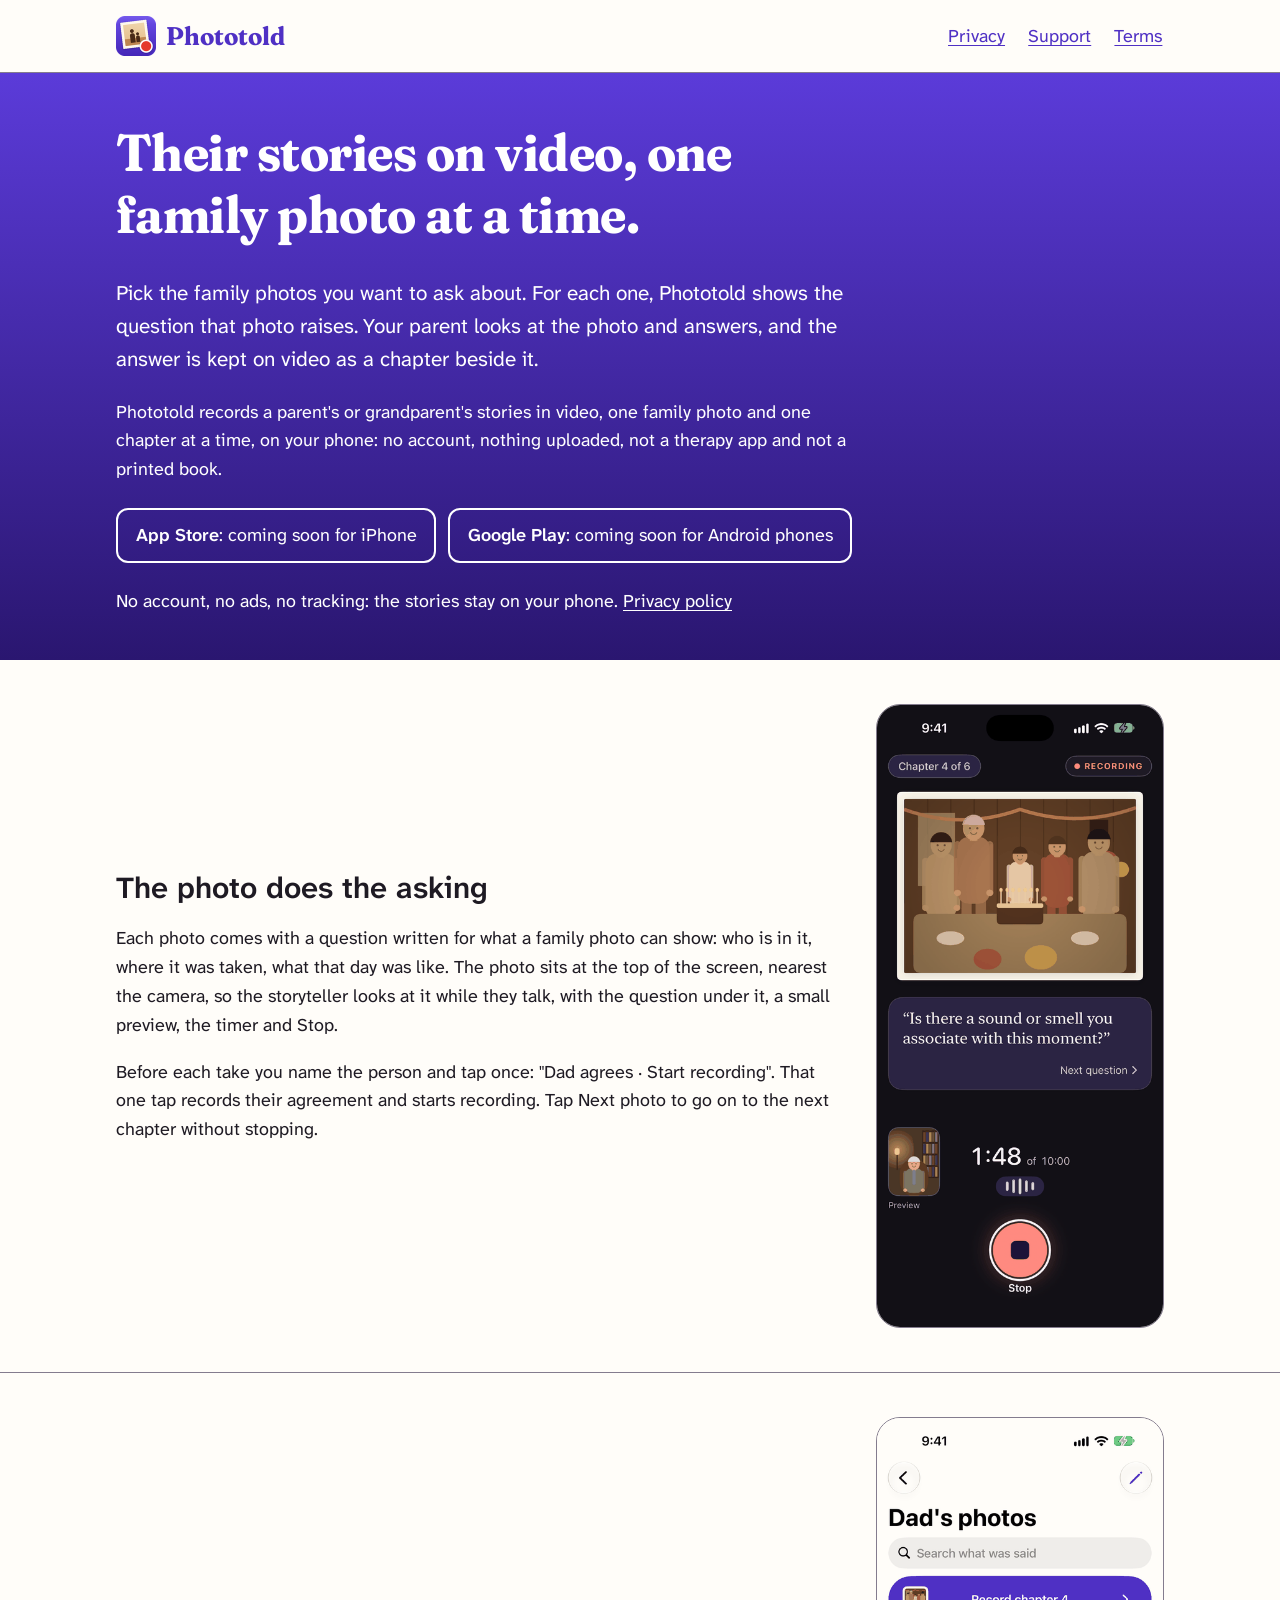
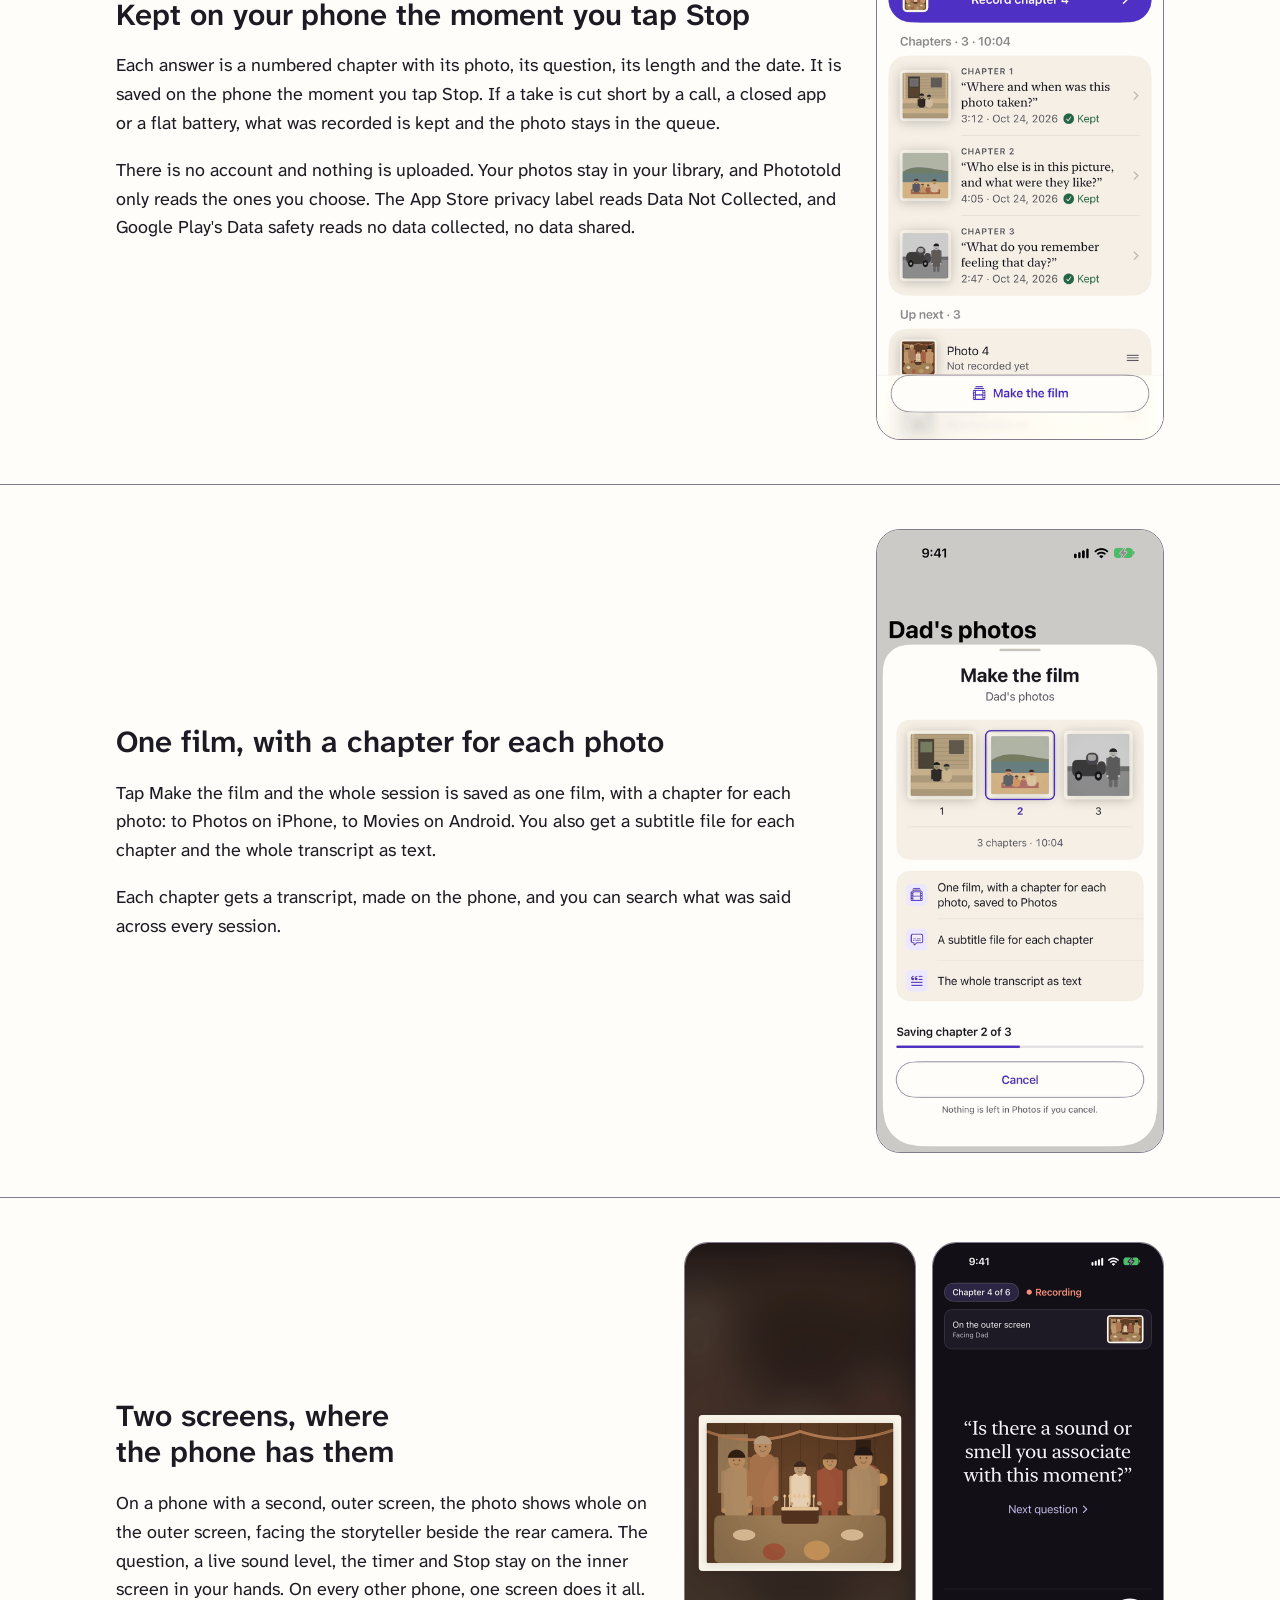
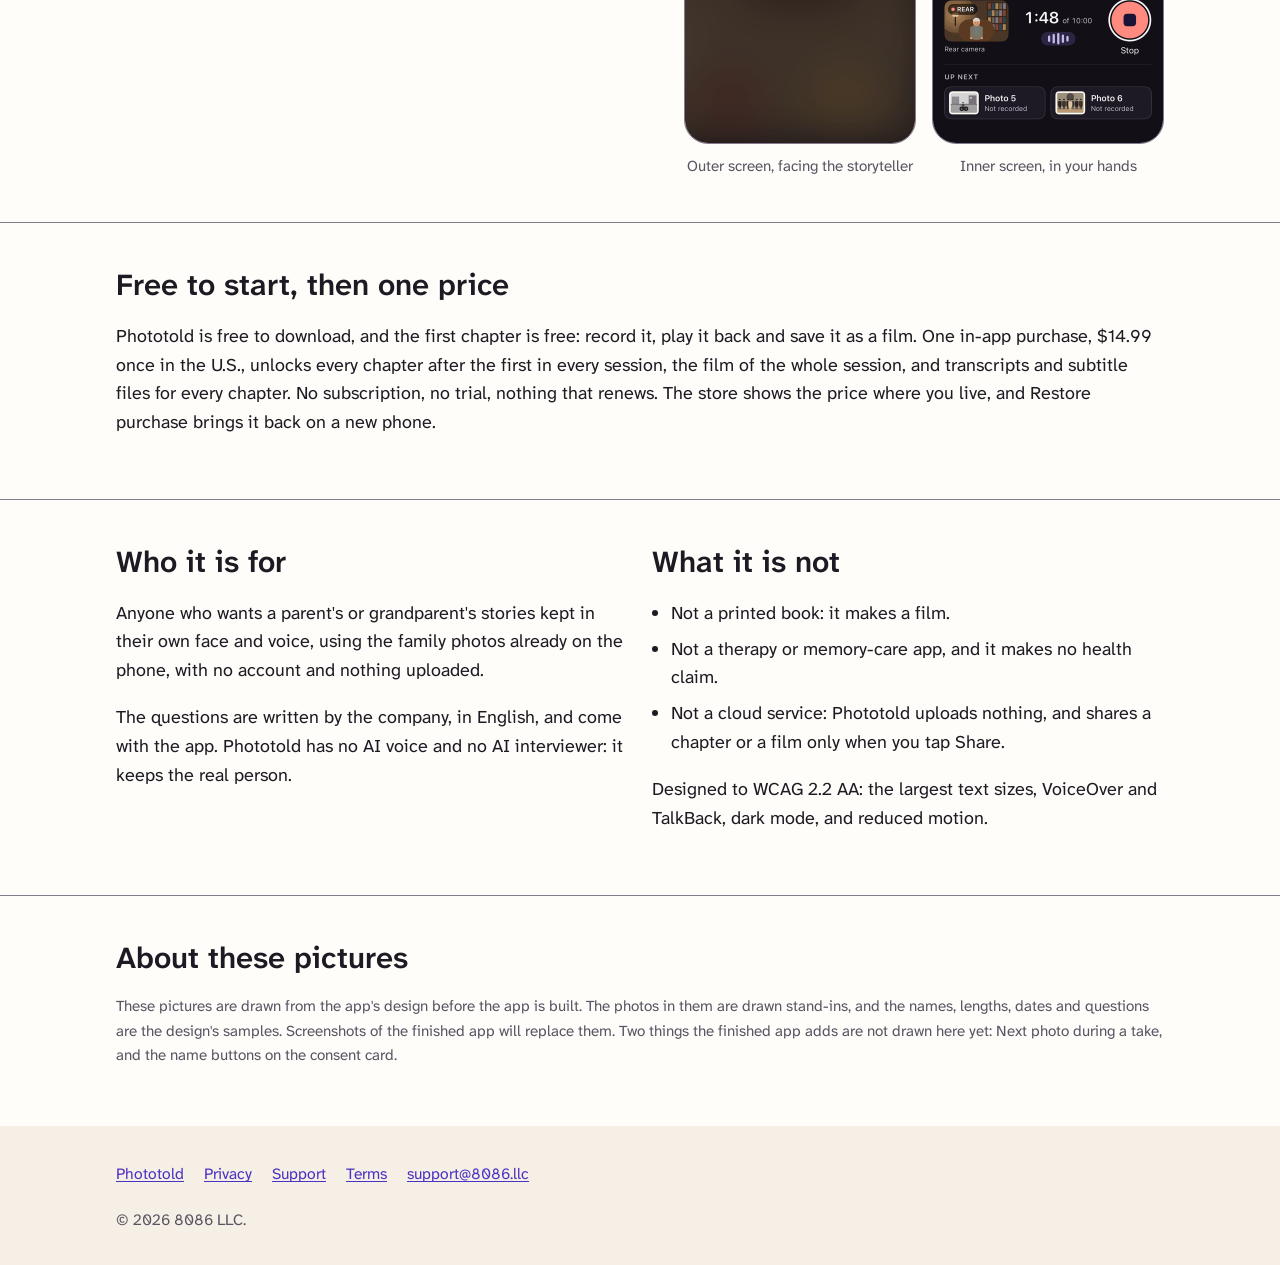
==== index.html @ 4d3bd82e "Phototold site: landing, privacy, support and terms pages Drafted at the launch pack (card M7RFCBGPJ" ====
<!doctype html>
<html lang="en-US">
<head>
<meta charset="utf-8">
<meta name="viewport" content="width=device-width, initial-scale=1">
<title>Phototold: family stories on video, one photo at a time</title>
<meta name="description" content="Record a parent's or grandparent's stories on video, one family photo and one chapter at a time, and keep them as one film. No account, nothing uploaded. The first chapter is free.">
<link rel="canonical" href="https://soloinc-projects.github.io/phototold/">
<meta name="color-scheme" content="light dark">
<meta name="theme-color" content="#4F30C4" media="(prefers-color-scheme: light)">
<meta name="theme-color" content="#121016" media="(prefers-color-scheme: dark)">
<meta property="og:type" content="website">
<meta property="og:site_name" content="Phototold">
<meta property="og:title" content="Phototold: family stories on video, one photo at a time">
<meta property="og:description" content="Record a parent's or grandparent's stories on video, one family photo and one chapter at a time, and keep them as one film. No account, nothing uploaded. The first chapter is free.">
<meta property="og:url" content="https://soloinc-projects.github.io/phototold/">
<meta property="og:image" content="https://soloinc-projects.github.io/phototold/og-image.png">
<meta property="og:image:width" content="1200">
<meta property="og:image:height" content="630">
<meta property="og:image:alt" content="Phototold: a cream family snapshot with a red record button over its corner, on violet, beside the words Family stories on video, one photo at a time">
<meta name="twitter:card" content="summary_large_image">
<link rel="icon" href="favicon.ico" sizes="any">
<link rel="icon" href="favicon.svg" type="image/svg+xml">
<link rel="apple-touch-icon" href="apple-touch-icon.png">
<link rel="manifest" href="site.webmanifest">
<link rel="preload" href="fonts/fraunces-soft-bold.woff2" as="font" type="font/woff2" crossorigin>
<link rel="stylesheet" href="css/site.css">
<script type="application/ld+json">{"@context": "https://schema.org", "@type": "MobileApplication", "name": "Phototold", "alternateName": "Phototold: Family Video Memoir", "url": "https://soloinc-projects.github.io/phototold/", "description": "Record a parent's or grandparent's stories on video, one family photo and one chapter at a time, and keep them as one film. No account, nothing uploaded. The first chapter is free.", "applicationCategory": "LifestyleApplication", "operatingSystem": "iOS 26 or later; Android", "inLanguage": "en-US", "isAccessibleForFree": true, "offers": {"@type": "Offer", "price": "0", "priceCurrency": "USD"}, "publisher": {"@type": "Organization", "name": "8086 LLC", "email": "support@8086.llc"}, "image": "https://soloinc-projects.github.io/phototold/icon-512.png", "screenshot": ["https://soloinc-projects.github.io/phototold/img/capture.png", "https://soloinc-projects.github.io/phototold/img/session.png", "https://soloinc-projects.github.io/phototold/img/export.png"]}</script>
</head>
<body>
<a class="skip" href="#main">Skip to content</a>
<header class="site"><div class="wrap">
<a class="brand" href="./" aria-label="Phototold, home"><picture><source srcset="img/mark-dark.png" media="(prefers-color-scheme: dark)"><img src="img/mark-light.png" width="40" height="40" alt=""></picture><span class="wordmark">Phototold</span></a>
<nav class="site" aria-label="Site"><ul><li><a href="privacy/">Privacy</a></li><li><a href="support/">Support</a></li><li><a href="terms/">Terms</a></li></ul></nav>
</div></header>
<main id="main">
<div class="hero"><div class="wrap">
<h1>Their stories on video, one family photo at a time.</h1>
<p class="lede">Pick the family photos you want to ask about. For each one, Phototold shows the question that photo raises. Your parent looks at the photo and answers, and the answer is kept on video as a chapter beside it.</p>
<p class="plain">Phototold records a parent's or grandparent's stories in video, one family photo and one chapter at a time, on your phone: no account, nothing uploaded, not a therapy app and not a printed book.</p>
<ul class="stores" aria-label="Where to get it">
<li><strong>App Store</strong>: coming soon for iPhone</li>
<li><strong>Google Play</strong>: coming soon for Android phones</li>
</ul>
<p class="oneline">No account, no ads, no tracking: the stories stay on your phone. <a href="privacy/">Privacy policy</a></p>
</div></div>

<section aria-labelledby="p1"><div class="wrap proof">
<div>
<h2 id="p1">The photo does the asking</h2>
<p>Each photo comes with a question written for what a family photo can show: who is in it, where it was taken, what that day was like. The photo sits at the top of the screen, nearest the camera, so the storyteller looks at it while they talk, with the question under it, a small preview, the timer and Stop.</p>
<p>Before each take you name the person and tap once: "Dad agrees · Start recording". That one tap records their agreement and starts recording. Tap Next photo to go on to the next chapter without stopping.</p>
</div>
<figure class="shot"><img src="img/capture.png" width="460" height="1000" alt="Phototold's capture screen during a take: Chapter 4 of 6, Recording, an old photo of a family round a birthday cake at the top, the question Is there a sound or smell you associate with this moment? under it, a small preview of the storyteller, 1:48 of 10:00 and the Stop button." loading="lazy"></figure>
</div></section>

<section aria-labelledby="p2"><div class="wrap proof">
<div>
<h2 id="p2">Kept on your phone the moment you tap Stop</h2>
<p>Each answer is a numbered chapter with its photo, its question, its length and the date. It is saved on the phone the moment you tap Stop. If a take is cut short by a call, a closed app or a flat battery, what was recorded is kept and the photo stays in the queue.</p>
<p>There is no account and nothing is uploaded. Your photos stay in your library, and Phototold only reads the ones you choose. The App Store privacy label reads Data Not Collected, and Google Play's Data safety reads no data collected, no data shared.</p>
</div>
<figure class="shot"><img src="img/session.png" width="460" height="1000" alt="A session called Dad's photos: Record chapter 4, then three kept chapters, each with its photo, its question, its length and the date Oct 24, 2026, then Up next, Photo 4, not recorded yet, and Make the film." loading="lazy"></figure>
</div></section>

<section aria-labelledby="p3"><div class="wrap proof">
<div>
<h2 id="p3">One film, with a chapter for each photo</h2>
<p>Tap Make the film and the whole session is saved as one film, with a chapter for each photo: to Photos on iPhone, to Movies on Android. You also get a subtitle file for each chapter and the whole transcript as text.</p>
<p>Each chapter gets a transcript, made on the phone, and you can search what was said across every session.</p>
</div>
<figure class="shot"><img src="img/export.png" width="460" height="1000" alt="The Make the film sheet for Dad's photos: three chapters, 10:04 in all, saving chapter 2 of 3, with the lines One film, with a chapter for each photo, saved to Photos; A subtitle file for each chapter; The whole transcript as text; and Cancel, with the note Nothing is left in Photos if you cancel." loading="lazy"></figure>
</div></section>

<section aria-labelledby="p4"><div class="wrap proof two">
<div>
<h2 id="p4">Two screens, where the phone has them</h2>
<p>On a phone with a second, outer screen, the photo shows whole on the outer screen, facing the storyteller beside the rear camera. The question, a live sound level, the timer and Stop stay on the inner screen in your hands. On every other phone, one screen does it all.</p>
</div>
<div class="pair">
<figure class="shot"><img src="img/duo-outer.png" width="460" height="1000" alt="The outer screen during a take: only the old birthday photo, whole and undimmed, on a dark background, with no controls." loading="lazy"><figcaption>Outer screen, facing the storyteller</figcaption></figure>
<figure class="shot"><img src="img/duo-inner.png" width="460" height="1000" alt="The inner screen during a take: Chapter 4 of 6, Recording, On the outer screen, Facing Dad, the question in large type, Next question, the rear camera's preview, 1:48 of 10:00, Stop, and Up next, Photo 5 and Photo 6." loading="lazy"><figcaption>Inner screen, in your hands</figcaption></figure>
</div>
</div></section>

<section aria-labelledby="price"><div class="wrap">
<h2 id="price">Free to start, then one price</h2>
<p>Phototold is free to download, and the first chapter is free: record it, play it back and save it as a film. One in-app purchase, $14.99 once in the U.S., unlocks every chapter after the first in every session, the film of the whole session, and transcripts and subtitle files for every chapter. No subscription, no trial, nothing that renews. The store shows the price where you live, and Restore purchase brings it back on a new phone.</p>
</div></section>

<section aria-labelledby="who"><div class="wrap cols">
<div>
<h2 id="who">Who it is for</h2>
<p>Anyone who wants a parent's or grandparent's stories kept in their own face and voice, using the family photos already on the phone, with no account and nothing uploaded.</p>
<p>The questions are written by the company, in English, and come with the app. Phototold has no AI voice and no AI interviewer: it keeps the real person.</p>
</div>
<div>
<h2 id="not">What it is not</h2>
<ul class="plainlist">
<li>Not a printed book: it makes a film.</li>
<li>Not a therapy or memory-care app, and it makes no health claim.</li>
<li>Not a cloud service: Phototold uploads nothing, and shares a chapter or a film only when you tap Share.</li>
</ul>
<p>Designed to WCAG 2.2 AA: the largest text sizes, VoiceOver and TalkBack, dark mode, and reduced motion.</p>
</div>
</div></section>

<section aria-labelledby="pics"><div class="wrap">
<h2 id="pics">About these pictures</h2>
<p class="note">These pictures are drawn from the app's design before the app is built. The photos in them are drawn stand-ins, and the names, lengths, dates and questions are the design's samples. Screenshots of the finished app will replace them. Two things the finished app adds are not drawn here yet: Next photo during a take, and the name buttons on the consent card.</p>
</div></section>
</main>
<footer class="site"><div class="wrap">
<ul><li><a href="./">Phototold</a></li><li><a href="privacy/">Privacy</a></li><li><a href="support/">Support</a></li><li><a href="terms/">Terms</a></li><li><a href="mailto:support@8086.llc">support@8086.llc</a></li></ul>
<p>© 2026 8086 LLC.</p>
</div></footer>
</body>
</html>
---- css/site.css ----
/* Phototold's pages, in the brand's tokens (tokens.json): paper, album and night surfaces, one violet, no red.
   Every text pair is one tokens.json records at 4.5:1 or more; white on the art gradient is at least 6.84:1. */
@font-face { font-family: "Fraunces Soft"; src: url("../fonts/fraunces-soft-bold.woff2") format("woff2"); font-weight: 700; font-display: swap; }
@font-face { font-family: "Atkinson Next"; src: url("../fonts/atkinson-next-regular.woff2") format("woff2"); font-weight: 400; font-display: swap; }
@font-face { font-family: "Atkinson Next"; src: url("../fonts/atkinson-next-semibold.woff2") format("woff2"); font-weight: 600; font-display: swap; }
@font-face { font-family: "Atkinson Next"; src: url("../fonts/atkinson-next-italic.woff2") format("woff2"); font-weight: 400; font-style: italic; font-display: swap; }

:root {
  color-scheme: light dark;
  --surface: #FFFDF9;          /* paper */
  --raised: #F5EFE5;           /* album */
  --tint: #EDE8FF;             /* violet-100 */
  --ink: #1E1A23;              /* 16.84 on paper, 14.96 on album, 14.33 on tint */
  --ink-2: #5A5363;            /* 7.25 on paper, 6.44 on album, 6.17 on tint */
  --primary: #4F30C4;          /* violet-700: 8.10 on paper, 7.19 on album, 6.89 on tint */
  --on-primary: #FFFFFF;       /* 8.23 on violet-700 */
  --rule: #847C8E;             /* 3.93 on paper */
  --focus: #4F30C4;
  --art-top: #5B3BD9;          /* art gradient, white type at least 6.84 */
  --art-bottom: #2A1670;
}
@media (prefers-color-scheme: dark) {
  :root {
    --surface: #121016;        /* night */
    --raised: #1E1A25;         /* night-raised */
    --tint: #2B2443;           /* night-tint */
    --ink: #F4F0F7;            /* 16.78 on night */
    --ink-2: #BEB6C8;          /* 9.64 on night, 8.71 raised, 7.46 tint */
    --primary: #BBAAFF;        /* violet-300: 9.27 on night, 8.38 raised, 7.18 tint */
    --on-primary: #1B1238;     /* violet-950: 8.66 on violet-300 */
    --rule: #7D7489;           /* 4.26 on night */
    --focus: #BBAAFF;
  }
}

* { box-sizing: border-box; }
html { -webkit-text-size-adjust: 100%; }
body {
  margin: 0; background: var(--surface); color: var(--ink);
  font: 400 1.125rem/1.6 "Atkinson Next", system-ui, -apple-system, "Segoe UI", Roboto, sans-serif;
}
.wrap { max-width: 68rem; margin: 0 auto; padding: 0 1.25rem; }
a { color: var(--primary); text-underline-offset: 0.15em; }
a:focus-visible, summary:focus-visible { outline: 3px solid var(--focus); outline-offset: 3px; border-radius: 4px; }
.skip { position: absolute; left: -999px; top: 0.5rem; background: var(--surface); padding: 0.5rem 1rem; z-index: 2; }
.skip:focus { left: 0.5rem; }
h1, h2, h3 { line-height: 1.2; margin: 0 0 0.6em; text-wrap: balance; }
h1, .wordmark { font-family: "Fraunces Soft", Georgia, serif; font-weight: 700; }
h1 { font-size: clamp(2rem, 1.3rem + 3vw, 3.25rem); letter-spacing: -0.01em; }
h2 { font-size: clamp(1.45rem, 1.2rem + 1.1vw, 1.9rem); font-weight: 600; }
h3 { font-size: 1.2rem; font-weight: 600; }
p, ul, ol { margin: 0 0 1em; }

header.site { border-bottom: 1px solid var(--rule); }
header.site .wrap { display: flex; flex-wrap: wrap; align-items: center; justify-content: space-between; gap: 0.5rem 1.5rem; padding-top: 0.75rem; padding-bottom: 0.75rem; }
.brand { display: inline-flex; align-items: center; gap: 0.6rem; text-decoration: none; color: var(--primary); min-height: 44px; }
.brand img { display: block; }
.wordmark { font-size: 1.6rem; }
nav.site ul { list-style: none; display: flex; flex-wrap: wrap; gap: 0.25rem 1.25rem; margin: 0; padding: 0; }
nav.site a { display: inline-block; padding: 0.6rem 0.1rem; min-height: 44px; }

.hero { background: linear-gradient(180deg, var(--art-top), var(--art-bottom)); color: #FFFFFF; padding: 3rem 0 2.75rem; }
.hero a { color: #FFFFFF; }
.hero a:focus-visible { outline-color: #FFFFFF; }
.hero .lede { font-size: 1.3rem; max-width: 46rem; }
.hero .plain { max-width: 46rem; }
.stores { list-style: none; padding: 0; display: flex; flex-wrap: wrap; gap: 0.75rem; margin: 1.5rem 0; }
.stores li { border: 2px solid #FFFFFF; border-radius: 0.75rem; padding: 0.7rem 1.1rem; min-height: 44px; }
.oneline { margin: 0; }

section { padding: 2.75rem 0; border-bottom: 1px solid var(--rule); }
section:last-of-type { border-bottom: 0; }
.proof { display: grid; grid-template-columns: minmax(0, 1fr); gap: 2rem; align-items: center; }
@media (min-width: 52rem) { .proof { grid-template-columns: minmax(0, 1fr) minmax(0, 18rem); } .proof.two { grid-template-columns: minmax(0, 1fr) minmax(0, 30rem); } }
figure.shot { margin: 0; }
figure.shot img { display: block; width: 100%; max-width: 18rem; height: auto; margin: 0 auto; border-radius: 1.5rem; border: 1px solid var(--rule); }
.pair { display: grid; grid-template-columns: minmax(0, 1fr) minmax(0, 1fr); gap: 1rem; }
.pair img { max-width: 14rem; }
figcaption { font-size: 0.95rem; color: var(--ink-2); text-align: center; margin-top: 0.6rem; }
.card { background: var(--raised); border-radius: 1rem; padding: 1.25rem 1.5rem; }
.note { font-size: 0.95rem; color: var(--ink-2); }
.plainlist { padding-left: 1.2rem; }
.plainlist li { margin-bottom: 0.4em; }
.cols { display: grid; grid-template-columns: minmax(0, 1fr); gap: 1.5rem; }
@media (min-width: 52rem) { .cols { grid-template-columns: minmax(0, 1fr) minmax(0, 1fr); } }

.page { padding: 2.5rem 0 1rem; }
.page .wrap { max-width: 46rem; }
.page section { padding: 1.5rem 0; }
.updated { color: var(--ink-2); }
details { border-bottom: 1px solid var(--rule); padding: 0.4rem 0; }
summary { cursor: pointer; font-weight: 600; padding: 0.6rem 0; min-height: 44px; }

footer.site { background: var(--raised); padding: 1.75rem 0 2rem; font-size: 0.98rem; }
footer.site ul { list-style: none; display: flex; flex-wrap: wrap; gap: 0.25rem 1.25rem; padding: 0; margin: 0 0 0.75rem; }
footer.site a { display: inline-block; padding: 0.5rem 0; }
footer.site p { color: var(--ink-2); margin: 0; }

@media (prefers-reduced-motion: reduce) { * { scroll-behavior: auto !important; transition: none !important; animation: none !important; } }
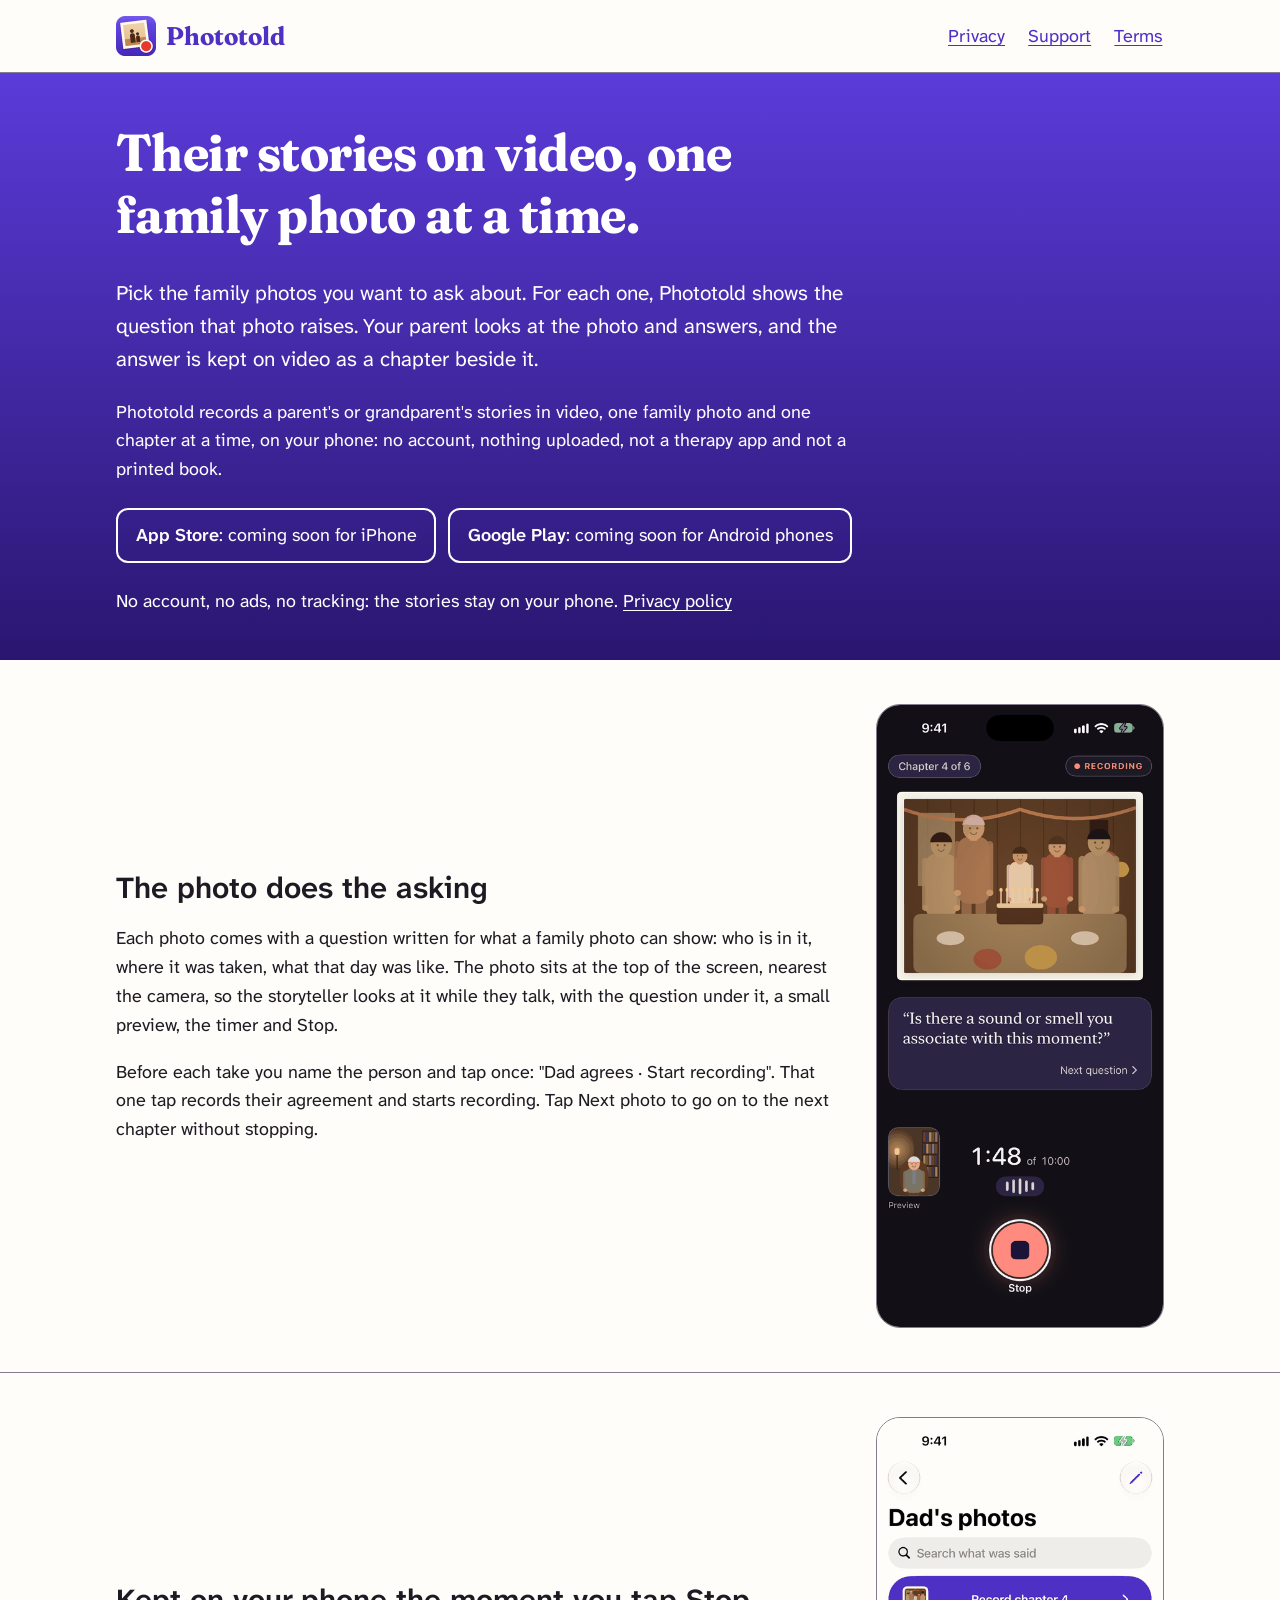
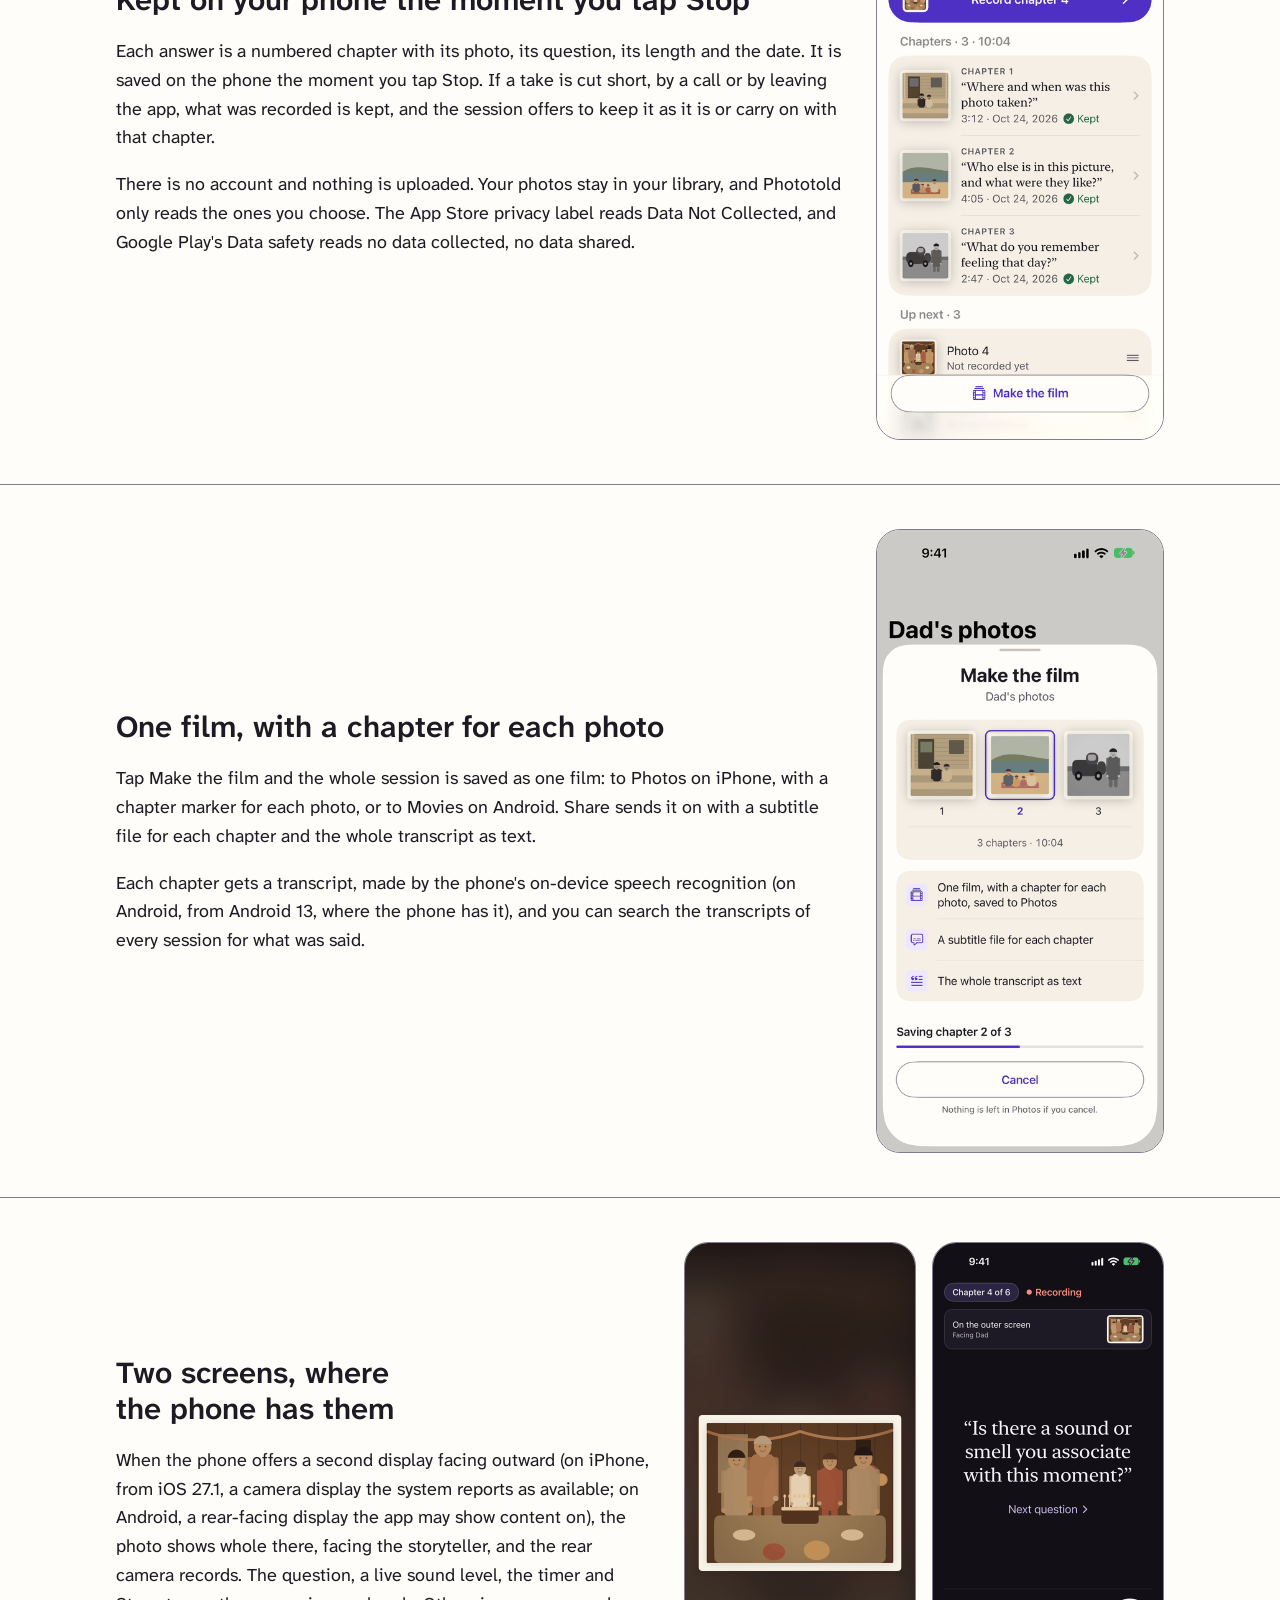
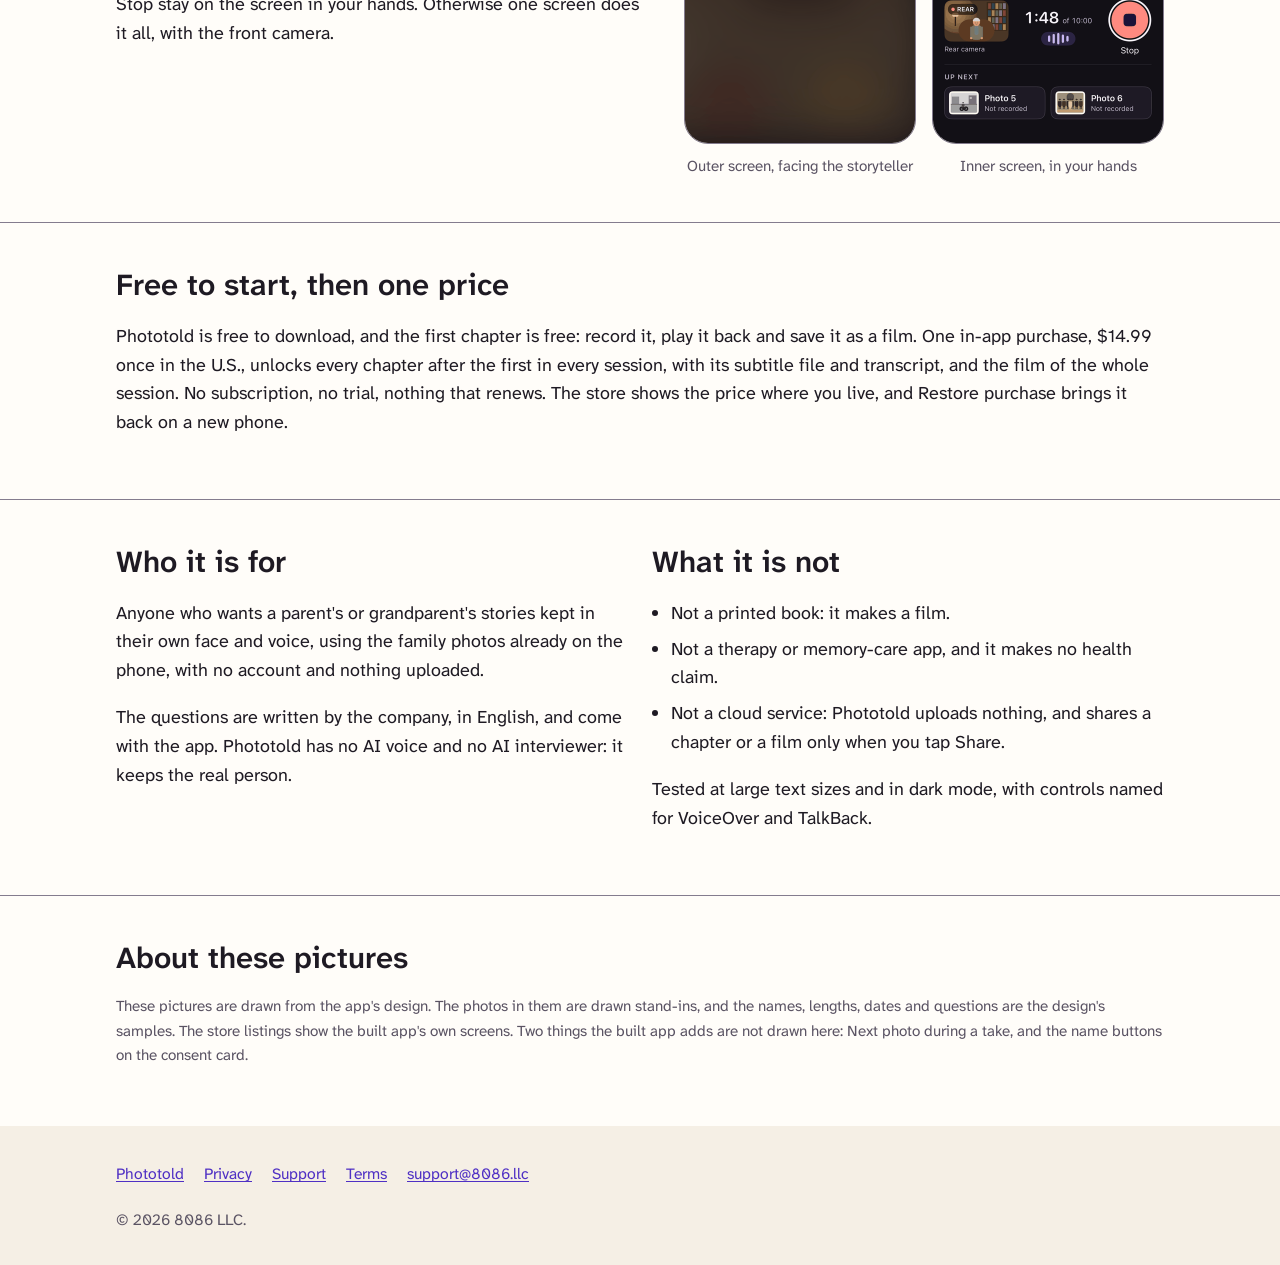
==== commit 23b33f09: "Site says only what the built app does Photo picker needs no library access; iOS iCloud backup vs An" ====
--- a/index.html
+++ b/index.html
@@ -3,16 +3,16 @@
 <head>
 <meta charset="utf-8">
 <meta name="viewport" content="width=device-width, initial-scale=1">
-<title>Phototold: family stories on video, one photo at a time</title>
-<meta name="description" content="Record a parent's or grandparent's stories on video, one family photo and one chapter at a time, and keep them as one film. No account, nothing uploaded. The first chapter is free.">
+<title>Phototold: a family video memoir, one photo at a time</title>
+<meta name="description" content="Record a parent's or grandparent's stories on video, one family photo at a time, and keep them as one film. No account, nothing uploaded. First chapter free.">
 <link rel="canonical" href="https://soloinc-projects.github.io/phototold/">
 <meta name="color-scheme" content="light dark">
 <meta name="theme-color" content="#4F30C4" media="(prefers-color-scheme: light)">
 <meta name="theme-color" content="#121016" media="(prefers-color-scheme: dark)">
 <meta property="og:type" content="website">
 <meta property="og:site_name" content="Phototold">
-<meta property="og:title" content="Phototold: family stories on video, one photo at a time">
-<meta property="og:description" content="Record a parent's or grandparent's stories on video, one family photo and one chapter at a time, and keep them as one film. No account, nothing uploaded. The first chapter is free.">
+<meta property="og:title" content="Phototold: a family video memoir, one photo at a time">
+<meta property="og:description" content="Record a parent's or grandparent's stories on video, one family photo at a time, and keep them as one film. No account, nothing uploaded. First chapter free.">
 <meta property="og:url" content="https://soloinc-projects.github.io/phototold/">
 <meta property="og:image" content="https://soloinc-projects.github.io/phototold/og-image.png">
 <meta property="og:image:width" content="1200">
@@ -25,7 +25,7 @@
 <link rel="manifest" href="site.webmanifest">
 <link rel="preload" href="fonts/fraunces-soft-bold.woff2" as="font" type="font/woff2" crossorigin>
 <link rel="stylesheet" href="css/site.css">
-<script type="application/ld+json">{"@context": "https://schema.org", "@type": "MobileApplication", "name": "Phototold", "alternateName": "Phototold: Family Video Memoir", "url": "https://soloinc-projects.github.io/phototold/", "description": "Record a parent's or grandparent's stories on video, one family photo and one chapter at a time, and keep them as one film. No account, nothing uploaded. The first chapter is free.", "applicationCategory": "LifestyleApplication", "operatingSystem": "iOS 26 or later; Android", "inLanguage": "en-US", "isAccessibleForFree": true, "offers": {"@type": "Offer", "price": "0", "priceCurrency": "USD"}, "publisher": {"@type": "Organization", "name": "8086 LLC", "email": "support@8086.llc"}, "image": "https://soloinc-projects.github.io/phototold/icon-512.png", "screenshot": ["https://soloinc-projects.github.io/phototold/img/capture.png", "https://soloinc-projects.github.io/phototold/img/session.png", "https://soloinc-projects.github.io/phototold/img/export.png"]}</script>
+<script type="application/ld+json">{"@context": "https://schema.org", "@type": "MobileApplication", "name": "Phototold", "alternateName": "Phototold: Family Video Memoir", "url": "https://soloinc-projects.github.io/phototold/", "description": "Record a parent's or grandparent's stories on video, one family photo at a time, and keep them as one film. No account, nothing uploaded. First chapter free.", "applicationCategory": "LifestyleApplication", "operatingSystem": "iOS 26 or later; Android", "inLanguage": "en-US", "isAccessibleForFree": true, "offers": {"@type": "Offer", "price": "0", "priceCurrency": "USD"}, "publisher": {"@type": "Organization", "name": "8086 LLC", "email": "support@8086.llc"}, "image": "https://soloinc-projects.github.io/phototold/icon-512.png", "screenshot": ["https://soloinc-projects.github.io/phototold/img/capture.png", "https://soloinc-projects.github.io/phototold/img/session.png", "https://soloinc-projects.github.io/phototold/img/export.png"]}</script>
 </head>
 <body>
 <a class="skip" href="#main">Skip to content</a>
@@ -57,7 +57,7 @@
 <section aria-labelledby="p2"><div class="wrap proof">
 <div>
 <h2 id="p2">Kept on your phone the moment you tap Stop</h2>
-<p>Each answer is a numbered chapter with its photo, its question, its length and the date. It is saved on the phone the moment you tap Stop. If a take is cut short by a call, a closed app or a flat battery, what was recorded is kept and the photo stays in the queue.</p>
+<p>Each answer is a numbered chapter with its photo, its question, its length and the date. It is saved on the phone the moment you tap Stop. If a take is cut short, by a call or by leaving the app, what was recorded is kept, and the session offers to keep it as it is or carry on with that chapter.</p>
 <p>There is no account and nothing is uploaded. Your photos stay in your library, and Phototold only reads the ones you choose. The App Store privacy label reads Data Not Collected, and Google Play's Data safety reads no data collected, no data shared.</p>
 </div>
 <figure class="shot"><img src="img/session.png" width="460" height="1000" alt="A session called Dad's photos: Record chapter 4, then three kept chapters, each with its photo, its question, its length and the date Oct 24, 2026, then Up next, Photo 4, not recorded yet, and Make the film." loading="lazy"></figure>
@@ -66,8 +66,8 @@
 <section aria-labelledby="p3"><div class="wrap proof">
 <div>
 <h2 id="p3">One film, with a chapter for each photo</h2>
-<p>Tap Make the film and the whole session is saved as one film, with a chapter for each photo: to Photos on iPhone, to Movies on Android. You also get a subtitle file for each chapter and the whole transcript as text.</p>
-<p>Each chapter gets a transcript, made on the phone, and you can search what was said across every session.</p>
+<p>Tap Make the film and the whole session is saved as one film: to Photos on iPhone, with a chapter marker for each photo, or to Movies on Android. Share sends it on with a subtitle file for each chapter and the whole transcript as text.</p>
+<p>Each chapter gets a transcript, made by the phone's on-device speech recognition (on Android, from Android 13, where the phone has it), and you can search the transcripts of every session for what was said.</p>
 </div>
 <figure class="shot"><img src="img/export.png" width="460" height="1000" alt="The Make the film sheet for Dad's photos: three chapters, 10:04 in all, saving chapter 2 of 3, with the lines One film, with a chapter for each photo, saved to Photos; A subtitle file for each chapter; The whole transcript as text; and Cancel, with the note Nothing is left in Photos if you cancel." loading="lazy"></figure>
 </div></section>
@@ -75,17 +75,17 @@
 <section aria-labelledby="p4"><div class="wrap proof two">
 <div>
 <h2 id="p4">Two screens, where the phone has them</h2>
-<p>On a phone with a second, outer screen, the photo shows whole on the outer screen, facing the storyteller beside the rear camera. The question, a live sound level, the timer and Stop stay on the inner screen in your hands. On every other phone, one screen does it all.</p>
+<p>When the phone offers a second display facing outward (on iPhone, from iOS 27.1, a camera display the system reports as available; on Android, a rear-facing display the app may show content on), the photo shows whole there, facing the storyteller, and the rear camera records. The question, a live sound level, the timer and Stop stay on the screen in your hands. Otherwise one screen does it all, with the front camera.</p>
 </div>
 <div class="pair">
-<figure class="shot"><img src="img/duo-outer.png" width="460" height="1000" alt="The outer screen during a take: only the old birthday photo, whole and undimmed, on a dark background, with no controls." loading="lazy"><figcaption>Outer screen, facing the storyteller</figcaption></figure>
-<figure class="shot"><img src="img/duo-inner.png" width="460" height="1000" alt="The inner screen during a take: Chapter 4 of 6, Recording, On the outer screen, Facing Dad, the question in large type, Next question, the rear camera's preview, 1:48 of 10:00, Stop, and Up next, Photo 5 and Photo 6." loading="lazy"><figcaption>Inner screen, in your hands</figcaption></figure>
+<figure class="shot"><img src="img/outer-screen.png" width="460" height="1000" alt="The outer screen during a take: only the old birthday photo, whole and undimmed, on a dark background, with no controls." loading="lazy"><figcaption>Outer screen, facing the storyteller</figcaption></figure>
+<figure class="shot"><img src="img/inner-screen.png" width="460" height="1000" alt="The inner screen during a take: Chapter 4 of 6, Recording, On the outer screen, Facing Dad, the question in large type, Next question, the rear camera's preview, 1:48 of 10:00, Stop, and Up next, Photo 5 and Photo 6." loading="lazy"><figcaption>Inner screen, in your hands</figcaption></figure>
 </div>
 </div></section>
 
 <section aria-labelledby="price"><div class="wrap">
 <h2 id="price">Free to start, then one price</h2>
-<p>Phototold is free to download, and the first chapter is free: record it, play it back and save it as a film. One in-app purchase, $14.99 once in the U.S., unlocks every chapter after the first in every session, the film of the whole session, and transcripts and subtitle files for every chapter. No subscription, no trial, nothing that renews. The store shows the price where you live, and Restore purchase brings it back on a new phone.</p>
+<p>Phototold is free to download, and the first chapter is free: record it, play it back and save it as a film. One in-app purchase, $14.99 once in the U.S., unlocks every chapter after the first in every session, with its subtitle file and transcript, and the film of the whole session. No subscription, no trial, nothing that renews. The store shows the price where you live, and Restore purchase brings it back on a new phone.</p>
 </div></section>
 
 <section aria-labelledby="who"><div class="wrap cols">
@@ -101,13 +101,13 @@
 <li>Not a therapy or memory-care app, and it makes no health claim.</li>
 <li>Not a cloud service: Phototold uploads nothing, and shares a chapter or a film only when you tap Share.</li>
 </ul>
-<p>Designed to WCAG 2.2 AA: the largest text sizes, VoiceOver and TalkBack, dark mode, and reduced motion.</p>
+<p>Tested at large text sizes and in dark mode, with controls named for VoiceOver and TalkBack.</p>
 </div>
 </div></section>
 
 <section aria-labelledby="pics"><div class="wrap">
 <h2 id="pics">About these pictures</h2>
-<p class="note">These pictures are drawn from the app's design before the app is built. The photos in them are drawn stand-ins, and the names, lengths, dates and questions are the design's samples. Screenshots of the finished app will replace them. Two things the finished app adds are not drawn here yet: Next photo during a take, and the name buttons on the consent card.</p>
+<p class="note">These pictures are drawn from the app's design. The photos in them are drawn stand-ins, and the names, lengths, dates and questions are the design's samples. The store listings show the built app's own screens. Two things the built app adds are not drawn here: Next photo during a take, and the name buttons on the consent card.</p>
 </div></section>
 </main>
 <footer class="site"><div class="wrap">
